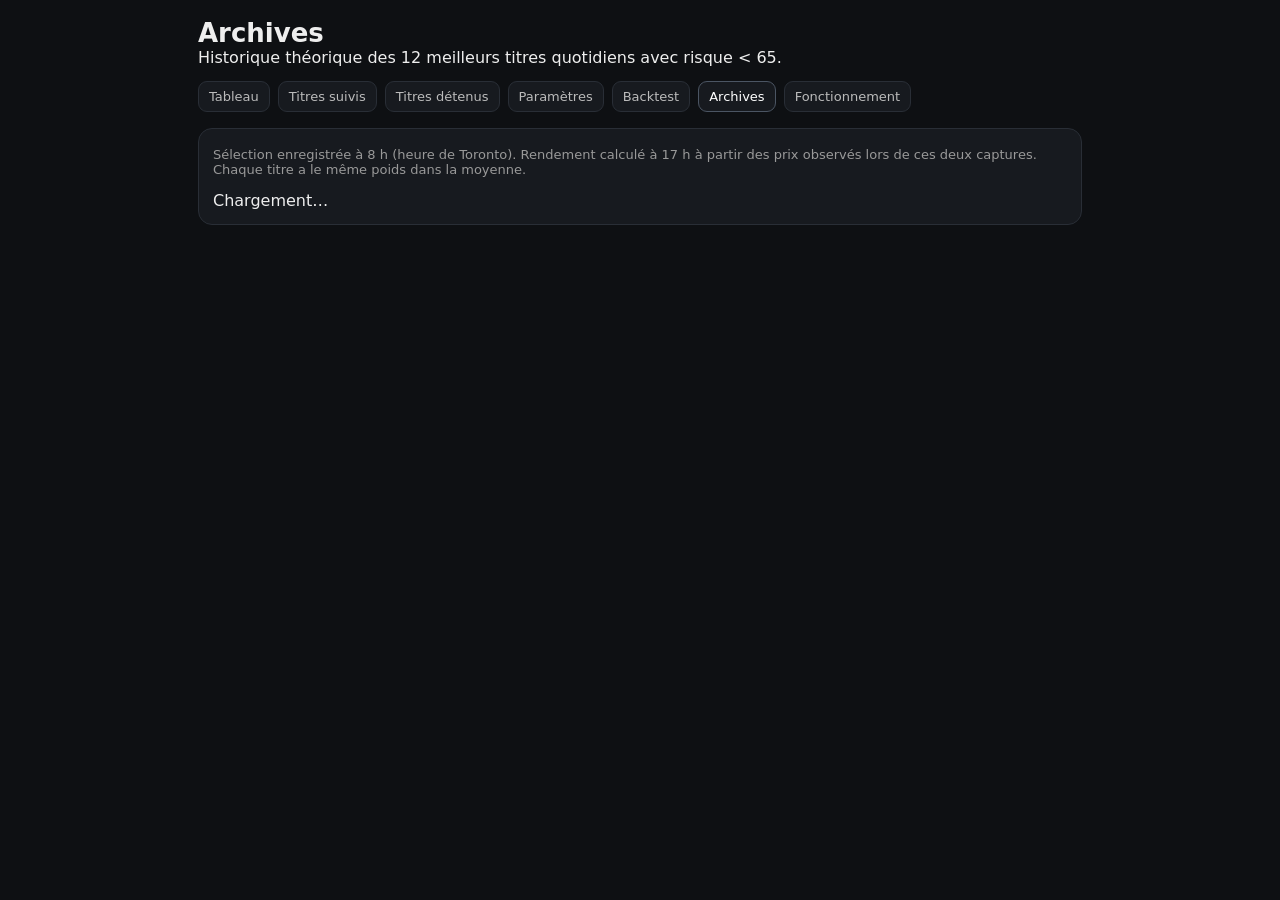
==== archives.html @ 6655f868 "Add daily performance archive page" ====
<!doctype html><html lang="fr"><head><meta charset="utf-8"><meta name="viewport" content="width=device-width,initial-scale=1"><title>Archives — Stock Indicator</title><link rel="stylesheet" href="style.css"></head><body><main class="wrap"><header><div><h1>Archives</h1><div>Historique théorique des 12 meilleurs titres quotidiens avec risque &lt; 65.</div></div></header><nav class="nav"><a href="index.html">Tableau</a><a href="watchlist.html">Titres suivis</a><a href="holdings.html">Titres détenus</a><a href="parameters.html">Paramètres</a><a href="backtest.html">Backtest</a><a class="active" href="archives.html">Archives</a><a href="fonctionnement.html">Fonctionnement</a></nav><section class="card"><div class="subtitle">Sélection enregistrée à 8 h (heure de Toronto). Rendement calculé à 17 h à partir des prix observés lors de ces deux captures. Chaque titre a le même poids dans la moyenne.</div><div id="archiveSummary" style="margin:14px 0"></div><div id="archiveList">Chargement…</div></section></main><script src="direct-github-data.js?v=1"></script><script src="archives.js?v=1"></script></body></html>
---- style.css ----
*{box-sizing:border-box}body{margin:0;font-family:system-ui,Arial,sans-serif;background:#0e1013;color:#eee}.wrap{max-width:920px;margin:auto;padding:18px}header{display:flex;justify-content:space-between;align-items:end;gap:12px;margin-bottom:18px}h1{margin:0;font-size:26px}#updated{font-size:13px;color:#aaa}.grid{display:grid;grid-template-columns:1fr 1fr;gap:16px}.card{background:#171a1f;border:1px solid #292e36;border-radius:14px;padding:14px}h2{margin:0 0 10px}.stock{border-bottom:1px solid #292e36}.stock summary{display:grid;grid-template-columns:1fr auto;gap:12px;padding:11px 4px;cursor:pointer;list-style:none}.stock summary::-webkit-details-marker{display:none}.symbol{font-weight:750}.score{font-variant-numeric:tabular-nums;font-weight:650}.canada{color:#ff6464}.usa{color:#58a6ff}.other{color:#ddd}.detail{display:grid;grid-template-columns:1fr 1fr;gap:7px 14px;padding:4px 4px 14px;color:#c9d1d9;font-size:13px}.checks{grid-column:1/-1;display:flex;gap:6px;flex-wrap:wrap;margin-top:5px}.check{padding:3px 7px;border-radius:20px;background:#242931}.ok{color:#70d38a}.no{color:#ff7373}.neutral{color:#d6a84b}.passed{grid-column:1/-1;color:#70d38a;font-weight:750;margin-top:4px}.empty{color:#888;padding:12px 3px;font-size:14px}footer{margin-top:16px;color:#999;font-size:13px}.top{align-items:center}.subtitle{font-size:13px;color:#999;margin-top:4px}.back{color:#c9d1d9;text-decoration:none;font-size:14px}.nav{display:flex;gap:8px;flex-wrap:wrap;margin:-4px 0 16px}.nav a{color:#bbb;text-decoration:none;background:#171a1f;border:1px solid #292e36;padding:7px 10px;border-radius:9px;font-size:13px}.nav a.active,.nav a:hover{color:#fff;border-color:#4b5563}.manage-card{margin-bottom:16px}.manage-title{display:flex;justify-content:space-between;gap:12px;align-items:center}.manage-title h2{margin:0}.manage-title span,.manage-title small{color:#999;font-size:13px}.form-grid{display:grid;grid-template-columns:1fr 1fr 1fr auto;gap:10px;align-items:end;margin-top:12px}.holdings-form{grid-template-columns:1fr 2fr auto}.backtest-form{grid-template-columns:1fr 1fr auto;margin-bottom:10px}label{font-size:12px;color:#aaa;display:grid;gap:5px}input,select,button{font:inherit}input,select{width:100%;background:#0f1216;color:#eee;border:1px solid #343a43;border-radius:9px;padding:9px 10px}button{border:0;border-radius:9px;padding:9px 12px;background:#2f81f7;color:#fff;cursor:pointer;font-weight:650}button.secondary{background:#2a2f37;color:#ddd}button.danger{background:#3b1f23;color:#ff9a9a;border:1px solid #5c2a31}.hint{color:#9aa4b2;font-size:13px;line-height:1.45}.search{max-width:260px}.manage-list{margin-top:8px}.manage-row{display:flex;justify-content:space-between;align-items:center;gap:12px;padding:10px 0;border-bottom:1px solid #292e36}.manage-row:last-child{border-bottom:0}.manage-row small{display:block;color:#8b949e;margin-top:3px}.portfolio-select{max-width:240px}.notice{margin-top:10px;color:#70d38a;font-size:13px}.notice.bad{color:#ff7373}.parameter-list{display:grid;gap:10px;margin-top:12px}.param{border:1px solid #292e36;border-radius:11px;padding:12px;background:#12151a}.param-head{display:flex;justify-content:space-between;gap:12px;align-items:flex-start}.param-head small{display:block;color:#777;margin-top:3px}.param-head span{color:#9aa4b2;font-size:12px;white-space:nowrap}.param-edit{display:grid;grid-template-columns:140px auto auto;gap:8px;align-items:center;margin-top:10px}.effect{color:#b8c0cc;font-size:13px;line-height:1.4;margin-top:8px}.sell-controls{display:flex;align-items:center;gap:8px;margin-bottom:10px}.sell-controls label{display:flex;align-items:center;gap:7px}.sell-controls select{min-width:150px}.param-help{margin-top:10px;border-top:1px solid #292e36;padding-top:8px}.param-help summary{cursor:pointer;color:#58a6ff;font-size:13px;font-weight:650;list-style:none}.param-help summary::-webkit-details-marker{display:none}.param-help summary:after{content:' +';color:#8b949e}.param-help[open] summary:after{content:' −'}.param-help-body{margin-top:10px;color:#c9d1d9;font-size:13px;line-height:1.5}.param-help-body p{margin:0 0 10px}.param-help-body p:last-child{margin-bottom:0}.refresh-area{display:grid;justify-items:end;gap:5px}.refresh-warning{max-width:280px;text-align:right;color:#d6a84b;font-size:12px;line-height:1.35}.buy-filter-controls{display:grid;grid-template-columns:1fr 1fr;gap:10px 14px;margin:12px 0 8px;padding:10px;border:1px solid #292e36;border-radius:10px;background:#12151a}.buy-filter-controls label{grid-template-columns:1fr auto;align-items:center}.buy-filter-controls label b{color:#eee;font-variant-numeric:tabular-nums}.buy-filter-controls input[type=range]{grid-column:1/-1;padding:0;border:0;background:transparent;accent-color:#2f81f7}.filter-count{grid-column:1/-1;color:#8b949e;font-size:12px}.backtest-summary{display:grid;grid-template-columns:repeat(3,1fr);gap:8px;margin:14px 0}.bt-stat{display:grid;gap:3px;border:1px solid #292e36;background:#12151a;border-radius:10px;padding:10px;font-size:13px}.bt-stat small{color:#8b949e}.path-stat b{font-variant-numeric:tabular-nums}.backtest-actions{display:flex;gap:8px;flex-wrap:wrap;justify-content:flex-end}.model-doc{margin-bottom:16px;line-height:1.58}.model-doc p{color:#c9d1d9;margin:8px 0 12px}.model-doc h3{margin:16px 0 6px;font-size:16px}.formula-box{background:#101318;border:1px solid #343a43;border-radius:10px;padding:11px 12px;margin:12px 0;color:#e6edf3;font-variant-numeric:tabular-nums;line-height:1.5}.model-note{background:#181c22;border-left:3px solid #d6a84b;padding:10px 12px;border-radius:8px;color:#c9d1d9;margin-top:12px}.weight-grid{display:grid;grid-template-columns:repeat(5,1fr);gap:8px;margin-top:14px}.weight-grid div{background:#12151a;border:1px solid #292e36;border-radius:10px;padding:10px;display:grid;gap:3px}.weight-grid b{font-size:18px}.weight-grid span{font-size:12px;color:#9aa4b2}.model-table{display:grid;border:1px solid #292e36;border-radius:10px;overflow:hidden;margin:12px 0}.model-table>div{display:grid;grid-template-columns:90px 90px 1fr}.model-table>div>*{padding:8px 10px;border-bottom:1px solid #292e36}.model-table>div:last-child>*{border-bottom:0}.model-table>div:first-child{background:#12151a}.model-details{margin-top:14px;border-top:1px solid #292e36;padding-top:10px}.model-details summary{cursor:pointer;color:#58a6ff;font-weight:650}.detail-columns{display:grid;grid-template-columns:repeat(3,1fr);gap:12px}.detail-columns p{font-size:13px}.model-doc sub{font-size:.75em}@media(max-width:650px){header{display:block}.grid{grid-template-columns:1fr}#updated{margin-top:6px}.detail{grid-template-columns:1fr 1fr}.form-grid,.holdings-form,.backtest-form{grid-template-columns:1fr}.manage-title{align-items:flex-start}.search{max-width:100%}.param-head{display:block}.param-head span{display:block;margin-top:6px}.param-edit{grid-template-columns:1fr 1fr}.param-edit input{grid-column:1/-1}.nav{gap:6px}.nav a{padding:7px 8px}.sell-controls label{display:grid}.sell-controls select{min-width:120px}.refresh-area{justify-items:start;margin-top:12px}.refresh-warning{text-align:left;max-width:none}.buy-filter-controls{grid-template-columns:1fr}.filter-count{grid-column:1}.backtest-summary{grid-template-columns:1fr 1fr}.stock summary{grid-template-columns:1fr}.score{font-size:12px;color:#aaa}.backtest-actions{justify-content:flex-start}.weight-grid{grid-template-columns:1fr 1fr}.detail-columns{grid-template-columns:1fr}.model-table>div{grid-template-columns:70px 70px 1fr}.model-table>div>*{padding:7px 8px;font-size:12px}}@media print{body{background:#fff;color:#111;font-size:10pt}.wrap{max-width:none;padding:0}.nav,.manage-card,.backtest-actions,#reloadNotice,footer{display:none!important}header{margin-bottom:10px}.card{background:#fff;border:0;padding:0}.manage-title{display:block}.subtitle{color:#444}.backtest-summary{grid-template-columns:repeat(4,1fr);gap:5px;margin:10px 0}.bt-stat{background:#fff;border:1px solid #bbb;color:#111;break-inside:avoid}.bt-stat small{color:#444}.stock{border-bottom:1px solid #bbb;break-inside:avoid}.stock summary{padding:6px 2px}.detail{color:#222;font-size:8.5pt;gap:3px 12px;padding:2px 2px 7px}.check{background:#eee;border:1px solid #ccc;padding:2px 5px}.canada,.usa,.other{color:#111!important}.ok{color:#2e8b57!important}.no{color:#c62828!important}.neutral{color:#8a6d1d!important}.score{color:#111!important}.printing-backtest details.stock>.detail{display:grid!important}@page{size:auto;margin:12mm}}
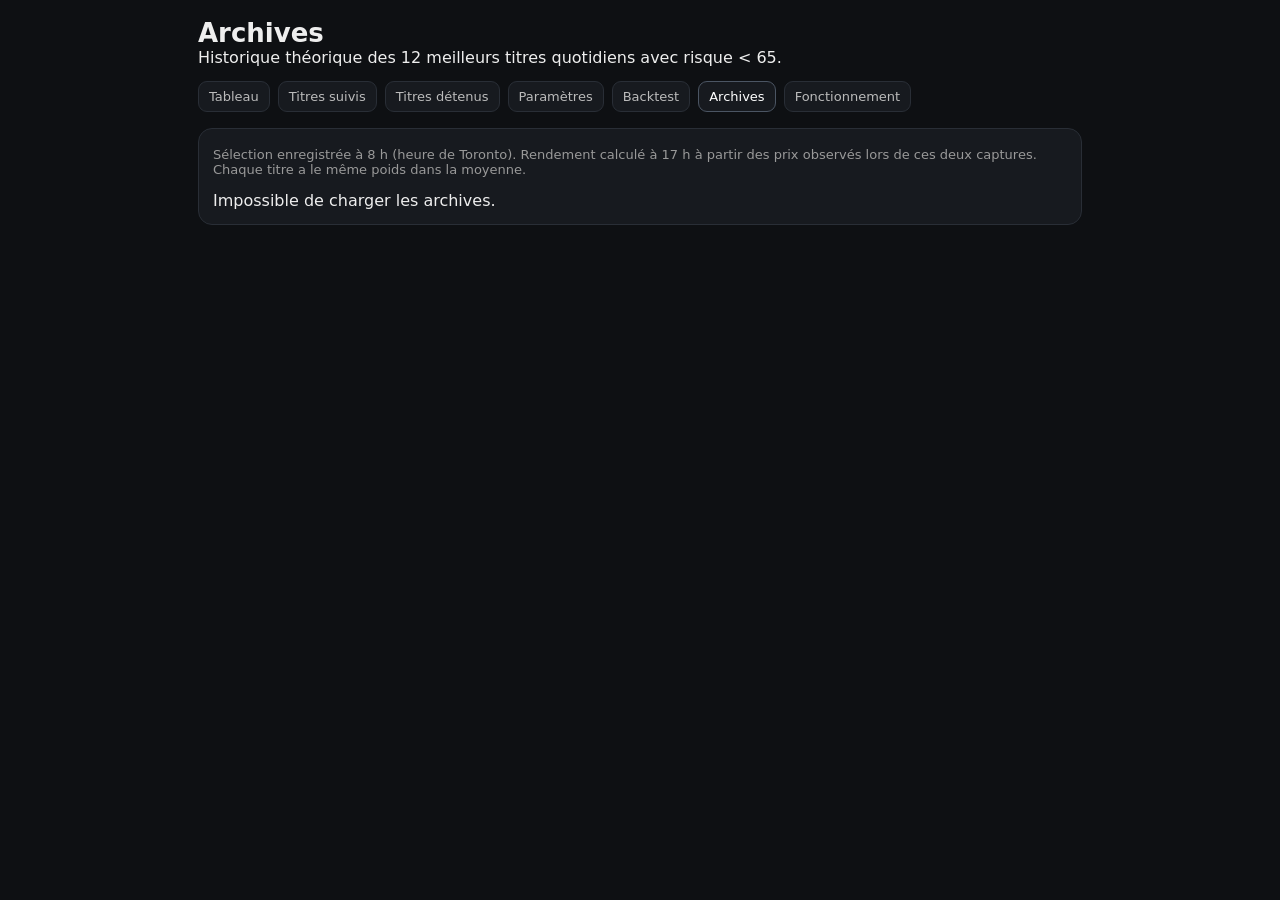
==== commit b8bf04d6: "Load archive analysis update" ====
--- a/archives.html
+++ b/archives.html
@@ -1 +1 @@
-<!doctype html><html lang="fr"><head><meta charset="utf-8"><meta name="viewport" content="width=device-width,initial-scale=1"><title>Archives — Stock Indicator</title><link rel="stylesheet" href="style.css"></head><body><main class="wrap"><header><div><h1>Archives</h1><div>Historique théorique des 12 meilleurs titres quotidiens avec risque &lt; 65.</div></div></header><nav class="nav"><a href="index.html">Tableau</a><a href="watchlist.html">Titres suivis</a><a href="holdings.html">Titres détenus</a><a href="parameters.html">Paramètres</a><a href="backtest.html">Backtest</a><a class="active" href="archives.html">Archives</a><a href="fonctionnement.html">Fonctionnement</a></nav><section class="card"><div class="subtitle">Sélection enregistrée à 8 h (heure de Toronto). Rendement calculé à 17 h à partir des prix observés lors de ces deux captures. Chaque titre a le même poids dans la moyenne.</div><div id="archiveSummary" style="margin:14px 0"></div><div id="archiveList">Chargement…</div></section></main><script src="direct-github-data.js?v=1"></script><script src="archives.js?v=1"></script></body></html>+<!doctype html><html lang="fr"><head><meta charset="utf-8"><meta name="viewport" content="width=device-width,initial-scale=1"><title>Archives — Stock Indicator</title><link rel="stylesheet" href="style.css"></head><body><main class="wrap"><header><div><h1>Archives</h1><div>Historique théorique des 12 meilleurs titres quotidiens avec risque &lt; 65.</div></div></header><nav class="nav"><a href="index.html">Tableau</a><a href="watchlist.html">Titres suivis</a><a href="holdings.html">Titres détenus</a><a href="parameters.html">Paramètres</a><a href="backtest.html">Backtest</a><a class="active" href="archives.html">Archives</a><a href="fonctionnement.html">Fonctionnement</a></nav><section class="card"><div class="subtitle">Sélection enregistrée à 8 h (heure de Toronto). Rendement calculé à 17 h à partir des prix observés lors de ces deux captures. Chaque titre a le même poids dans la moyenne.</div><div id="archiveSummary" style="margin:14px 0"></div><div id="archiveList">Chargement…</div></section></main><script src="direct-github-data.js?v=1"></script><script src="archives.js?v=2"></script></body></html>
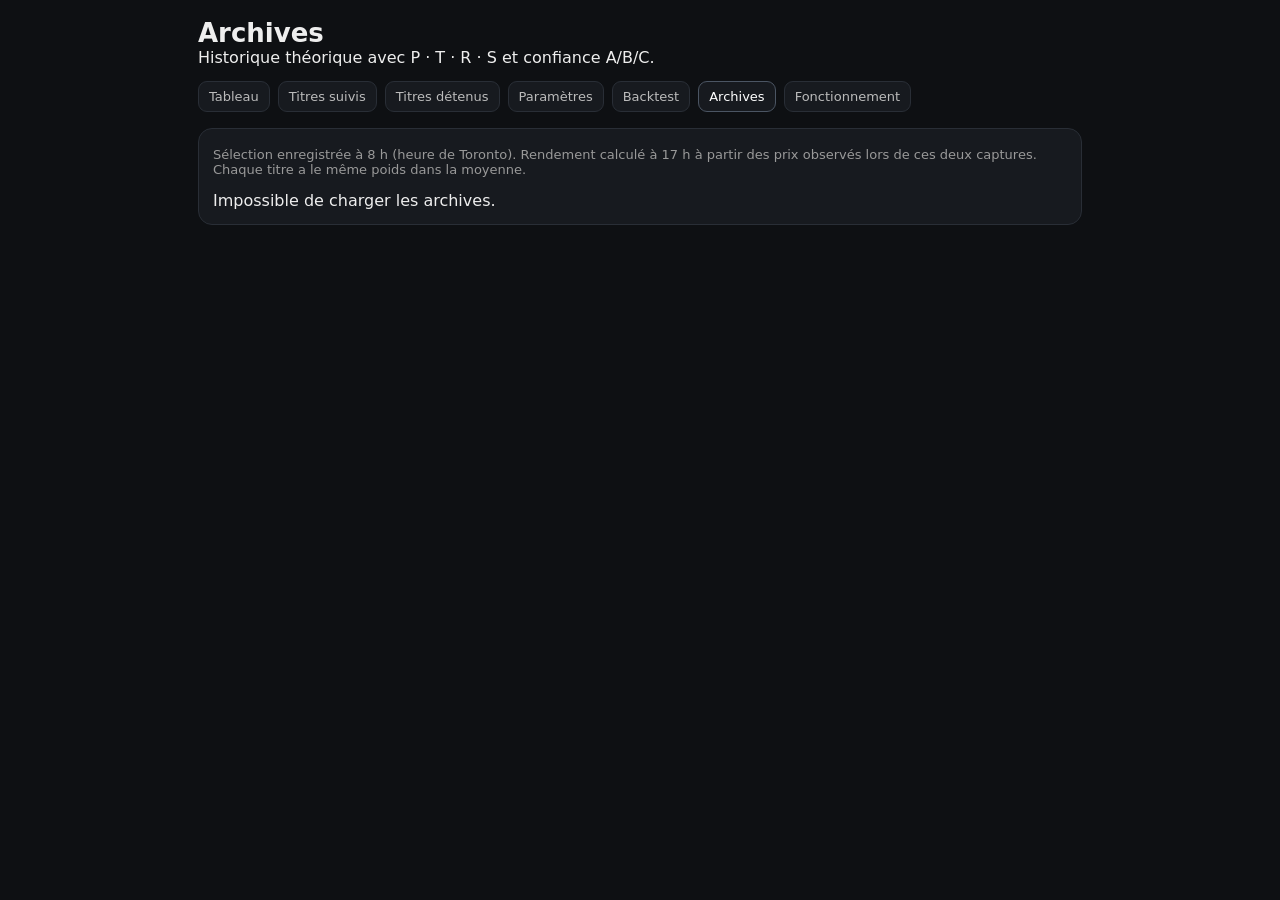
==== commit 0cc17754: "Refresh Archives P T R S labels" ====
--- a/archives.html
+++ b/archives.html
@@ -1 +1 @@
-<!doctype html><html lang="fr"><head><meta charset="utf-8"><meta name="viewport" content="width=device-width,initial-scale=1"><title>Archives — Stock Indicator</title><link rel="stylesheet" href="style.css"></head><body><main class="wrap"><header><div><h1>Archives</h1><div>Historique théorique des 12 meilleurs titres quotidiens avec risque &lt; 65.</div></div></header><nav class="nav"><a href="index.html">Tableau</a><a href="watchlist.html">Titres suivis</a><a href="holdings.html">Titres détenus</a><a href="parameters.html">Paramètres</a><a href="backtest.html">Backtest</a><a class="active" href="archives.html">Archives</a><a href="fonctionnement.html">Fonctionnement</a></nav><section class="card"><div class="subtitle">Sélection enregistrée à 8 h (heure de Toronto). Rendement calculé à 17 h à partir des prix observés lors de ces deux captures. Chaque titre a le même poids dans la moyenne.</div><div id="archiveSummary" style="margin:14px 0"></div><div id="archiveList">Chargement…</div></section></main><script src="direct-github-data.js?v=1"></script><script src="archives.js?v=2"></script></body></html>+<!doctype html><html lang="fr"><head><meta charset="utf-8"><meta name="viewport" content="width=device-width,initial-scale=1"><title>Archives — Stock Indicator</title><link rel="stylesheet" href="style.css"></head><body><main class="wrap"><header><div><h1>Archives</h1><div>Historique théorique avec P · T · R · S et confiance A/B/C.</div></div></header><nav class="nav"><a href="index.html">Tableau</a><a href="watchlist.html">Titres suivis</a><a href="holdings.html">Titres détenus</a><a href="parameters.html">Paramètres</a><a href="backtest.html">Backtest</a><a class="active" href="archives.html">Archives</a><a href="fonctionnement.html">Fonctionnement</a></nav><section class="card"><div class="subtitle">Sélection enregistrée à 8 h (heure de Toronto). Rendement calculé à 17 h à partir des prix observés lors de ces deux captures. Chaque titre a le même poids dans la moyenne.</div><div id="archiveSummary" style="margin:14px 0"></div><div id="archiveList">Chargement…</div></section></main><script src="direct-github-data.js?v=1"></script><script src="archives.js?v=3"></script></body></html>
--- a/style.css
+++ b/style.css
@@ -1 +1,2 @@
-*{box-sizing:border-box}body{margin:0;font-family:system-ui,Arial,sans-serif;background:#0e1013;color:#eee}.wrap{max-width:920px;margin:auto;padding:18px}header{display:flex;justify-content:space-between;align-items:end;gap:12px;margin-bottom:18px}h1{margin:0;font-size:26px}#updated{font-size:13px;color:#aaa}.grid{display:grid;grid-template-columns:1fr 1fr;gap:16px}.card{background:#171a1f;border:1px solid #292e36;border-radius:14px;padding:14px}h2{margin:0 0 10px}.stock{border-bottom:1px solid #292e36}.stock summary{display:grid;grid-template-columns:1fr auto;gap:12px;padding:11px 4px;cursor:pointer;list-style:none}.stock summary::-webkit-details-marker{display:none}.symbol{font-weight:750}.score{font-variant-numeric:tabular-nums;font-weight:650}.canada{color:#ff6464}.usa{color:#58a6ff}.other{color:#ddd}.detail{display:grid;grid-template-columns:1fr 1fr;gap:7px 14px;padding:4px 4px 14px;color:#c9d1d9;font-size:13px}.checks{grid-column:1/-1;display:flex;gap:6px;flex-wrap:wrap;margin-top:5px}.check{padding:3px 7px;border-radius:20px;background:#242931}.ok{color:#70d38a}.no{color:#ff7373}.neutral{color:#d6a84b}.passed{grid-column:1/-1;color:#70d38a;font-weight:750;margin-top:4px}.empty{color:#888;padding:12px 3px;font-size:14px}footer{margin-top:16px;color:#999;font-size:13px}.top{align-items:center}.subtitle{font-size:13px;color:#999;margin-top:4px}.back{color:#c9d1d9;text-decoration:none;font-size:14px}.nav{display:flex;gap:8px;flex-wrap:wrap;margin:-4px 0 16px}.nav a{color:#bbb;text-decoration:none;background:#171a1f;border:1px solid #292e36;padding:7px 10px;border-radius:9px;font-size:13px}.nav a.active,.nav a:hover{color:#fff;border-color:#4b5563}.manage-card{margin-bottom:16px}.manage-title{display:flex;justify-content:space-between;gap:12px;align-items:center}.manage-title h2{margin:0}.manage-title span,.manage-title small{color:#999;font-size:13px}.form-grid{display:grid;grid-template-columns:1fr 1fr 1fr auto;gap:10px;align-items:end;margin-top:12px}.holdings-form{grid-template-columns:1fr 2fr auto}.backtest-form{grid-template-columns:1fr 1fr auto;margin-bottom:10px}label{font-size:12px;color:#aaa;display:grid;gap:5px}input,select,button{font:inherit}input,select{width:100%;background:#0f1216;color:#eee;border:1px solid #343a43;border-radius:9px;padding:9px 10px}button{border:0;border-radius:9px;padding:9px 12px;background:#2f81f7;color:#fff;cursor:pointer;font-weight:650}button.secondary{background:#2a2f37;color:#ddd}button.danger{background:#3b1f23;color:#ff9a9a;border:1px solid #5c2a31}.hint{color:#9aa4b2;font-size:13px;line-height:1.45}.search{max-width:260px}.manage-list{margin-top:8px}.manage-row{display:flex;justify-content:space-between;align-items:center;gap:12px;padding:10px 0;border-bottom:1px solid #292e36}.manage-row:last-child{border-bottom:0}.manage-row small{display:block;color:#8b949e;margin-top:3px}.portfolio-select{max-width:240px}.notice{margin-top:10px;color:#70d38a;font-size:13px}.notice.bad{color:#ff7373}.parameter-list{display:grid;gap:10px;margin-top:12px}.param{border:1px solid #292e36;border-radius:11px;padding:12px;background:#12151a}.param-head{display:flex;justify-content:space-between;gap:12px;align-items:flex-start}.param-head small{display:block;color:#777;margin-top:3px}.param-head span{color:#9aa4b2;font-size:12px;white-space:nowrap}.param-edit{display:grid;grid-template-columns:140px auto auto;gap:8px;align-items:center;margin-top:10px}.effect{color:#b8c0cc;font-size:13px;line-height:1.4;margin-top:8px}.sell-controls{display:flex;align-items:center;gap:8px;margin-bottom:10px}.sell-controls label{display:flex;align-items:center;gap:7px}.sell-controls select{min-width:150px}.param-help{margin-top:10px;border-top:1px solid #292e36;padding-top:8px}.param-help summary{cursor:pointer;color:#58a6ff;font-size:13px;font-weight:650;list-style:none}.param-help summary::-webkit-details-marker{display:none}.param-help summary:after{content:' +';color:#8b949e}.param-help[open] summary:after{content:' −'}.param-help-body{margin-top:10px;color:#c9d1d9;font-size:13px;line-height:1.5}.param-help-body p{margin:0 0 10px}.param-help-body p:last-child{margin-bottom:0}.refresh-area{display:grid;justify-items:end;gap:5px}.refresh-warning{max-width:280px;text-align:right;color:#d6a84b;font-size:12px;line-height:1.35}.buy-filter-controls{display:grid;grid-template-columns:1fr 1fr;gap:10px 14px;margin:12px 0 8px;padding:10px;border:1px solid #292e36;border-radius:10px;background:#12151a}.buy-filter-controls label{grid-template-columns:1fr auto;align-items:center}.buy-filter-controls label b{color:#eee;font-variant-numeric:tabular-nums}.buy-filter-controls input[type=range]{grid-column:1/-1;padding:0;border:0;background:transparent;accent-color:#2f81f7}.filter-count{grid-column:1/-1;color:#8b949e;font-size:12px}.backtest-summary{display:grid;grid-template-columns:repeat(3,1fr);gap:8px;margin:14px 0}.bt-stat{display:grid;gap:3px;border:1px solid #292e36;background:#12151a;border-radius:10px;padding:10px;font-size:13px}.bt-stat small{color:#8b949e}.path-stat b{font-variant-numeric:tabular-nums}.backtest-actions{display:flex;gap:8px;flex-wrap:wrap;justify-content:flex-end}.model-doc{margin-bottom:16px;line-height:1.58}.model-doc p{color:#c9d1d9;margin:8px 0 12px}.model-doc h3{margin:16px 0 6px;font-size:16px}.formula-box{background:#101318;border:1px solid #343a43;border-radius:10px;padding:11px 12px;margin:12px 0;color:#e6edf3;font-variant-numeric:tabular-nums;line-height:1.5}.model-note{background:#181c22;border-left:3px solid #d6a84b;padding:10px 12px;border-radius:8px;color:#c9d1d9;margin-top:12px}.weight-grid{display:grid;grid-template-columns:repeat(5,1fr);gap:8px;margin-top:14px}.weight-grid div{background:#12151a;border:1px solid #292e36;border-radius:10px;padding:10px;display:grid;gap:3px}.weight-grid b{font-size:18px}.weight-grid span{font-size:12px;color:#9aa4b2}.model-table{display:grid;border:1px solid #292e36;border-radius:10px;overflow:hidden;margin:12px 0}.model-table>div{display:grid;grid-template-columns:90px 90px 1fr}.model-table>div>*{padding:8px 10px;border-bottom:1px solid #292e36}.model-table>div:last-child>*{border-bottom:0}.model-table>div:first-child{background:#12151a}.model-details{margin-top:14px;border-top:1px solid #292e36;padding-top:10px}.model-details summary{cursor:pointer;color:#58a6ff;font-weight:650}.detail-columns{display:grid;grid-template-columns:repeat(3,1fr);gap:12px}.detail-columns p{font-size:13px}.model-doc sub{font-size:.75em}@media(max-width:650px){header{display:block}.grid{grid-template-columns:1fr}#updated{margin-top:6px}.detail{grid-template-columns:1fr 1fr}.form-grid,.holdings-form,.backtest-form{grid-template-columns:1fr}.manage-title{align-items:flex-start}.search{max-width:100%}.param-head{display:block}.param-head span{display:block;margin-top:6px}.param-edit{grid-template-columns:1fr 1fr}.param-edit input{grid-column:1/-1}.nav{gap:6px}.nav a{padding:7px 8px}.sell-controls label{display:grid}.sell-controls select{min-width:120px}.refresh-area{justify-items:start;margin-top:12px}.refresh-warning{text-align:left;max-width:none}.buy-filter-controls{grid-template-columns:1fr}.filter-count{grid-column:1}.backtest-summary{grid-template-columns:1fr 1fr}.stock summary{grid-template-columns:1fr}.score{font-size:12px;color:#aaa}.backtest-actions{justify-content:flex-start}.weight-grid{grid-template-columns:1fr 1fr}.detail-columns{grid-template-columns:1fr}.model-table>div{grid-template-columns:70px 70px 1fr}.model-table>div>*{padding:7px 8px;font-size:12px}}@media print{body{background:#fff;color:#111;font-size:10pt}.wrap{max-width:none;padding:0}.nav,.manage-card,.backtest-actions,#reloadNotice,footer{display:none!important}header{margin-bottom:10px}.card{background:#fff;border:0;padding:0}.manage-title{display:block}.subtitle{color:#444}.backtest-summary{grid-template-columns:repeat(4,1fr);gap:5px;margin:10px 0}.bt-stat{background:#fff;border:1px solid #bbb;color:#111;break-inside:avoid}.bt-stat small{color:#444}.stock{border-bottom:1px solid #bbb;break-inside:avoid}.stock summary{padding:6px 2px}.detail{color:#222;font-size:8.5pt;gap:3px 12px;padding:2px 2px 7px}.check{background:#eee;border:1px solid #ccc;padding:2px 5px}.canada,.usa,.other{color:#111!important}.ok{color:#2e8b57!important}.no{color:#c62828!important}.neutral{color:#8a6d1d!important}.score{color:#111!important}.printing-backtest details.stock>.detail{display:grid!important}@page{size:auto;margin:12mm}}+*{box-sizing:border-box}body{margin:0;font-family:system-ui,Arial,sans-serif;background:#0e1013;color:#eee}.wrap{max-width:920px;margin:auto;padding:18px}header{display:flex;justify-content:space-between;align-items:end;gap:12px;margin-bottom:18px}h1{margin:0;font-size:26px}#updated{font-size:13px;color:#aaa}.grid{display:grid;grid-template-columns:1fr 1fr;gap:16px}.card{background:#171a1f;border:1px solid #292e36;border-radius:14px;padding:14px}h2{margin:0 0 10px}.stock{border-bottom:1px solid #292e36}.stock summary{display:grid;grid-template-columns:1fr auto;gap:12px;padding:11px 4px;cursor:pointer;list-style:none}.stock summary::-webkit-details-marker{display:none}.symbol{font-weight:750}.score{font-variant-numeric:tabular-nums;font-weight:650}.canada{color:#ff6464}.usa{color:#58a6ff}.other{color:#ddd}.detail{display:grid;grid-template-columns:1fr 1fr;gap:7px 14px;padding:4px 4px 14px;color:#c9d1d9;font-size:13px}.checks{grid-column:1/-1;display:flex;gap:6px;flex-wrap:wrap;margin-top:5px}.check{padding:3px 7px;border-radius:20px;background:#242931}.ok{color:#70d38a}.no{color:#ff7373}.neutral{color:#d6a84b}.passed{grid-column:1/-1;color:#70d38a;font-weight:750;margin-top:4px}.empty{color:#888;padding:12px 3px;font-size:14px}footer{margin-top:16px;color:#999;font-size:13px}.top{align-items:center}.subtitle{font-size:13px;color:#999;margin-top:4px}.back{color:#c9d1d9;text-decoration:none;font-size:14px}.nav{display:flex;gap:8px;flex-wrap:wrap;margin:-4px 0 16px}.nav a{color:#bbb;text-decoration:none;background:#171a1f;border:1px solid #292e36;padding:7px 10px;border-radius:9px;font-size:13px}.nav a.active,.nav a:hover{color:#fff;border-color:#4b5563}.manage-card{margin-bottom:16px}.manage-title{display:flex;justify-content:space-between;gap:12px;align-items:center}.manage-title h2{margin:0}.manage-title span,.manage-title small{color:#999;font-size:13px}.form-grid{display:grid;grid-template-columns:1fr 1fr 1fr auto;gap:10px;align-items:end;margin-top:12px}.holdings-form{grid-template-columns:1fr 2fr auto}.backtest-form{grid-template-columns:1fr 1fr auto;margin-bottom:10px}label{font-size:12px;color:#aaa;display:grid;gap:5px}input,select,button{font:inherit}input,select{width:100%;background:#0f1216;color:#eee;border:1px solid #343a43;border-radius:9px;padding:9px 10px}button{border:0;border-radius:9px;padding:9px 12px;background:#2f81f7;color:#fff;cursor:pointer;font-weight:650}button.secondary{background:#2a2f37;color:#ddd}button.danger{background:#3b1f23;color:#ff9a9a;border:1px solid #5c2a31}.hint{color:#9aa4b2;font-size:13px;line-height:1.45}.search{max-width:260px}.manage-list{margin-top:8px}.manage-row{display:flex;justify-content:space-between;align-items:center;gap:12px;padding:10px 0;border-bottom:1px solid #292e36}.manage-row:last-child{border-bottom:0}.manage-row small{display:block;color:#8b949e;margin-top:3px}.portfolio-select{max-width:240px}.notice{margin-top:10px;color:#70d38a;font-size:13px}.notice.bad{color:#ff7373}.parameter-list{display:grid;gap:10px;margin-top:12px}.param{border:1px solid #292e36;border-radius:11px;padding:12px;background:#12151a}.param-head{display:flex;justify-content:space-between;gap:12px;align-items:flex-start}.param-head small{display:block;color:#777;margin-top:3px}.param-head span{color:#9aa4b2;font-size:12px;white-space:nowrap}.param-edit{display:grid;grid-template-columns:140px auto auto;gap:8px;align-items:center;margin-top:10px}.effect{color:#b8c0cc;font-size:13px;line-height:1.4;margin-top:8px}.sell-controls{display:flex;align-items:center;gap:8px;margin-bottom:10px}.sell-controls label{display:flex;align-items:center;gap:7px}.sell-controls select{min-width:150px}.param-help{margin-top:10px;border-top:1px solid #292e36;padding-top:8px}.param-help summary{cursor:pointer;color:#58a6ff;font-size:13px;font-weight:650;list-style:none}.param-help summary::-webkit-details-marker{display:none}.param-help summary:after{content:' +';color:#8b949e}.param-help[open] summary:after{content:' −'}.param-help-body{margin-top:10px;color:#c9d1d9;font-size:13px;line-height:1.5}.param-help-body p{margin:0 0 10px}.param-help-body p:last-child{margin-bottom:0}.refresh-area{display:grid;justify-items:end;gap:5px}.refresh-warning{max-width:280px;text-align:right;color:#d6a84b;font-size:12px;line-height:1.35}.buy-filter-controls{display:grid;grid-template-columns:1fr 1fr;gap:10px 14px;margin:12px 0 8px;padding:10px;border:1px solid #292e36;border-radius:10px;background:#12151a}.buy-filter-controls label{grid-template-columns:1fr auto;align-items:center}.buy-filter-controls label b{color:#eee;font-variant-numeric:tabular-nums}.buy-filter-controls input[type=range]{grid-column:1/-1;padding:0;border:0;background:transparent;accent-color:#2f81f7}.filter-count{grid-column:1/-1;color:#8b949e;font-size:12px}.backtest-summary{display:grid;grid-template-columns:repeat(3,1fr);gap:8px;margin:14px 0}.bt-stat{display:grid;gap:3px;border:1px solid #292e36;background:#12151a;border-radius:10px;padding:10px;font-size:13px}.bt-stat small{color:#8b949e}.path-stat b{font-variant-numeric:tabular-nums}.backtest-actions{display:flex;gap:8px;flex-wrap:wrap;justify-content:flex-end}.model-doc{margin-bottom:16px;line-height:1.58}.model-doc p{color:#c9d1d9;margin:8px 0 12px}.model-doc h3{margin:16px 0 6px;font-size:16px}.formula-box{background:#101318;border:1px solid #343a43;border-radius:10px;padding:11px 12px;margin:12px 0;color:#e6edf3;font-variant-numeric:tabular-nums;line-height:1.5}.model-note{background:#181c22;border-left:3px solid #d6a84b;padding:10px 12px;border-radius:8px;color:#c9d1d9;margin-top:12px}.weight-grid{display:grid;grid-template-columns:repeat(5,1fr);gap:8px;margin-top:14px}.weight-grid div{background:#12151a;border:1px solid #292e36;border-radius:10px;padding:10px;display:grid;gap:3px}.weight-grid b{font-size:18px}.weight-grid span{font-size:12px;color:#9aa4b2}.model-table{display:grid;border:1px solid #292e36;border-radius:10px;overflow:hidden;margin:12px 0}.model-table>div{display:grid;grid-template-columns:90px 90px 1fr}.model-table>div>*{padding:8px 10px;border-bottom:1px solid #292e36}.model-table>div:last-child>*{border-bottom:0}.model-table>div:first-child{background:#12151a}.model-details{margin-top:14px;border-top:1px solid #292e36;padding-top:10px}.model-details summary{cursor:pointer;color:#58a6ff;font-weight:650}.detail-columns{display:grid;grid-template-columns:repeat(3,1fr);gap:12px}.detail-columns p{font-size:13px}.model-doc sub{font-size:.75em}@media(max-width:650px){header{display:block}.grid{grid-template-columns:1fr}#updated{margin-top:6px}.detail{grid-template-columns:1fr 1fr}.form-grid,.holdings-form,.backtest-form{grid-template-columns:1fr}.manage-title{align-items:flex-start}.search{max-width:100%}.param-head{display:block}.param-head span{display:block;margin-top:6px}.param-edit{grid-template-columns:1fr 1fr}.param-edit input{grid-column:1/-1}.nav{gap:6px}.nav a{padding:7px 8px}.sell-controls label{display:grid}.sell-controls select{min-width:120px}.refresh-area{justify-items:start;margin-top:12px}.refresh-warning{text-align:left;max-width:none}.buy-filter-controls{grid-template-columns:1fr}.filter-count{grid-column:1}.backtest-summary{grid-template-columns:1fr 1fr}.stock summary{grid-template-columns:1fr}.score{font-size:12px;color:#aaa}.backtest-actions{justify-content:flex-start}.weight-grid{grid-template-columns:1fr 1fr}.detail-columns{grid-template-columns:1fr}.model-table>div{grid-template-columns:70px 70px 1fr}.model-table>div>*{padding:7px 8px;font-size:12px}}@media print{body{background:#fff;color:#111;font-size:10pt}.wrap{max-width:none;padding:0}.nav,.manage-card,.backtest-actions,#reloadNotice,footer{display:none!important}header{margin-bottom:10px}.card{background:#fff;border:0;padding:0}.manage-title{display:block}.subtitle{color:#444}.backtest-summary{grid-template-columns:repeat(4,1fr);gap:5px;margin:10px 0}.bt-stat{background:#fff;border:1px solid #bbb;color:#111;break-inside:avoid}.bt-stat small{color:#444}.stock{border-bottom:1px solid #bbb;break-inside:avoid}.stock summary{padding:6px 2px}.detail{color:#222;font-size:8.5pt;gap:3px 12px;padding:2px 2px 7px}.check{background:#eee;border:1px solid #ccc;padding:2px 5px}.canada,.usa,.other{color:#111!important}.ok{color:#2e8b57!important}.no{color:#c62828!important}.neutral{color:#8a6d1d!important}.score{color:#111!important}.printing-backtest details.stock>.detail{display:grid!important}@page{size:auto;margin:12mm}}
+.confidence{display:inline-flex;align-items:center;justify-content:center;min-width:18px;height:18px;padding:0 4px;border-radius:999px;font-size:10px;font-weight:800;line-height:1;color:#0d1117;vertical-align:1px}.confidence-a{background:#3fb950}.confidence-b{background:#d6a84b}.confidence-c{background:#f85149;color:#fff}.score .confidence{margin-left:1px}.buy-filter-controls label{min-width:0}@media(max-width:650px){.stock summary .score{white-space:normal;line-height:1.55}.confidence{min-width:16px;height:16px;font-size:9px}.buy-filter-controls{gap:8px}}
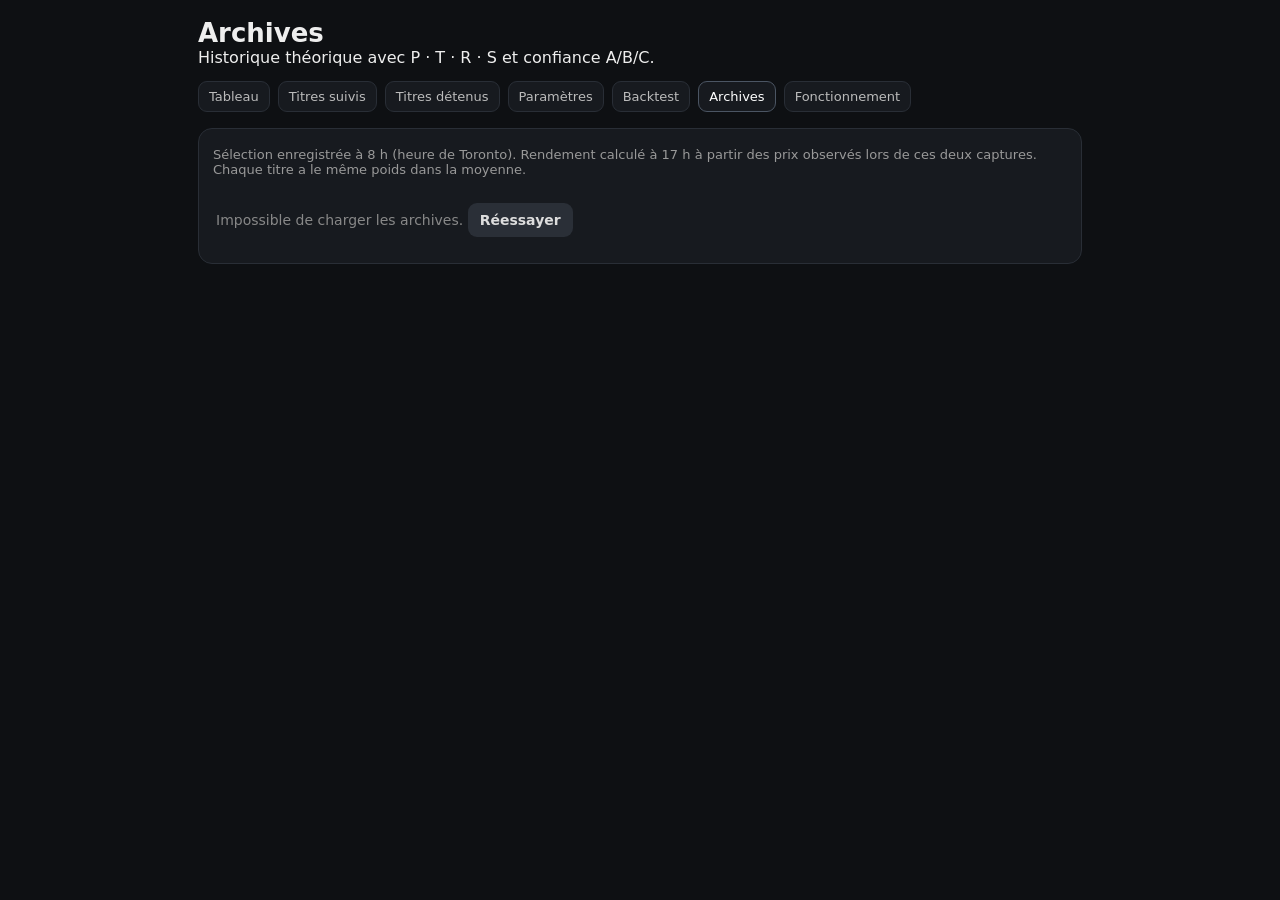
==== commit abdf3047: "Decouple Archives page from shared data loader" ====
--- a/archives.html
+++ b/archives.html
@@ -1 +1 @@
-<!doctype html><html lang="fr"><head><meta charset="utf-8"><meta name="viewport" content="width=device-width,initial-scale=1"><title>Archives — Stock Indicator</title><link rel="stylesheet" href="style.css"></head><body><main class="wrap"><header><div><h1>Archives</h1><div>Historique théorique avec P · T · R · S et confiance A/B/C.</div></div></header><nav class="nav"><a href="index.html">Tableau</a><a href="watchlist.html">Titres suivis</a><a href="holdings.html">Titres détenus</a><a href="parameters.html">Paramètres</a><a href="backtest.html">Backtest</a><a class="active" href="archives.html">Archives</a><a href="fonctionnement.html">Fonctionnement</a></nav><section class="card"><div class="subtitle">Sélection enregistrée à 8 h (heure de Toronto). Rendement calculé à 17 h à partir des prix observés lors de ces deux captures. Chaque titre a le même poids dans la moyenne.</div><div id="archiveSummary" style="margin:14px 0"></div><div id="archiveList">Chargement…</div></section></main><script src="direct-github-data.js?v=1"></script><script src="archives.js?v=3"></script></body></html>+<!doctype html><html lang="fr"><head><meta charset="utf-8"><meta name="viewport" content="width=device-width,initial-scale=1"><title>Archives — Stock Indicator</title><link rel="stylesheet" href="style.css?v=7"></head><body><main class="wrap"><header><div><h1>Archives</h1><div>Historique théorique avec P · T · R · S et confiance A/B/C.</div></div></header><nav class="nav"><a href="index.html">Tableau</a><a href="watchlist.html">Titres suivis</a><a href="holdings.html">Titres détenus</a><a href="parameters.html">Paramètres</a><a href="backtest.html">Backtest</a><a class="active" href="archives.html">Archives</a><a href="fonctionnement.html">Fonctionnement</a></nav><section class="card"><div class="subtitle">Sélection enregistrée à 8 h (heure de Toronto). Rendement calculé à 17 h à partir des prix observés lors de ces deux captures. Chaque titre a le même poids dans la moyenne.</div><div id="archiveSummary" style="margin:14px 0"></div><div id="archiveList">Chargement…</div></section></main><script src="archives.js?v=5"></script></body></html>
--- a/style.css
+++ b/style.css
@@ -1,2 +1,11 @@
 *{box-sizing:border-box}body{margin:0;font-family:system-ui,Arial,sans-serif;background:#0e1013;color:#eee}.wrap{max-width:920px;margin:auto;padding:18px}header{display:flex;justify-content:space-between;align-items:end;gap:12px;margin-bottom:18px}h1{margin:0;font-size:26px}#updated{font-size:13px;color:#aaa}.grid{display:grid;grid-template-columns:1fr 1fr;gap:16px}.card{background:#171a1f;border:1px solid #292e36;border-radius:14px;padding:14px}h2{margin:0 0 10px}.stock{border-bottom:1px solid #292e36}.stock summary{display:grid;grid-template-columns:1fr auto;gap:12px;padding:11px 4px;cursor:pointer;list-style:none}.stock summary::-webkit-details-marker{display:none}.symbol{font-weight:750}.score{font-variant-numeric:tabular-nums;font-weight:650}.canada{color:#ff6464}.usa{color:#58a6ff}.other{color:#ddd}.detail{display:grid;grid-template-columns:1fr 1fr;gap:7px 14px;padding:4px 4px 14px;color:#c9d1d9;font-size:13px}.checks{grid-column:1/-1;display:flex;gap:6px;flex-wrap:wrap;margin-top:5px}.check{padding:3px 7px;border-radius:20px;background:#242931}.ok{color:#70d38a}.no{color:#ff7373}.neutral{color:#d6a84b}.passed{grid-column:1/-1;color:#70d38a;font-weight:750;margin-top:4px}.empty{color:#888;padding:12px 3px;font-size:14px}footer{margin-top:16px;color:#999;font-size:13px}.top{align-items:center}.subtitle{font-size:13px;color:#999;margin-top:4px}.back{color:#c9d1d9;text-decoration:none;font-size:14px}.nav{display:flex;gap:8px;flex-wrap:wrap;margin:-4px 0 16px}.nav a{color:#bbb;text-decoration:none;background:#171a1f;border:1px solid #292e36;padding:7px 10px;border-radius:9px;font-size:13px}.nav a.active,.nav a:hover{color:#fff;border-color:#4b5563}.manage-card{margin-bottom:16px}.manage-title{display:flex;justify-content:space-between;gap:12px;align-items:center}.manage-title h2{margin:0}.manage-title span,.manage-title small{color:#999;font-size:13px}.form-grid{display:grid;grid-template-columns:1fr 1fr 1fr auto;gap:10px;align-items:end;margin-top:12px}.holdings-form{grid-template-columns:1fr 2fr auto}.backtest-form{grid-template-columns:1fr 1fr auto;margin-bottom:10px}label{font-size:12px;color:#aaa;display:grid;gap:5px}input,select,button{font:inherit}input,select{width:100%;background:#0f1216;color:#eee;border:1px solid #343a43;border-radius:9px;padding:9px 10px}button{border:0;border-radius:9px;padding:9px 12px;background:#2f81f7;color:#fff;cursor:pointer;font-weight:650}button.secondary{background:#2a2f37;color:#ddd}button.danger{background:#3b1f23;color:#ff9a9a;border:1px solid #5c2a31}.hint{color:#9aa4b2;font-size:13px;line-height:1.45}.search{max-width:260px}.manage-list{margin-top:8px}.manage-row{display:flex;justify-content:space-between;align-items:center;gap:12px;padding:10px 0;border-bottom:1px solid #292e36}.manage-row:last-child{border-bottom:0}.manage-row small{display:block;color:#8b949e;margin-top:3px}.portfolio-select{max-width:240px}.notice{margin-top:10px;color:#70d38a;font-size:13px}.notice.bad{color:#ff7373}.parameter-list{display:grid;gap:10px;margin-top:12px}.param{border:1px solid #292e36;border-radius:11px;padding:12px;background:#12151a}.param-head{display:flex;justify-content:space-between;gap:12px;align-items:flex-start}.param-head small{display:block;color:#777;margin-top:3px}.param-head span{color:#9aa4b2;font-size:12px;white-space:nowrap}.param-edit{display:grid;grid-template-columns:140px auto auto;gap:8px;align-items:center;margin-top:10px}.effect{color:#b8c0cc;font-size:13px;line-height:1.4;margin-top:8px}.sell-controls{display:flex;align-items:center;gap:8px;margin-bottom:10px}.sell-controls label{display:flex;align-items:center;gap:7px}.sell-controls select{min-width:150px}.param-help{margin-top:10px;border-top:1px solid #292e36;padding-top:8px}.param-help summary{cursor:pointer;color:#58a6ff;font-size:13px;font-weight:650;list-style:none}.param-help summary::-webkit-details-marker{display:none}.param-help summary:after{content:' +';color:#8b949e}.param-help[open] summary:after{content:' −'}.param-help-body{margin-top:10px;color:#c9d1d9;font-size:13px;line-height:1.5}.param-help-body p{margin:0 0 10px}.param-help-body p:last-child{margin-bottom:0}.refresh-area{display:grid;justify-items:end;gap:5px}.refresh-warning{max-width:280px;text-align:right;color:#d6a84b;font-size:12px;line-height:1.35}.buy-filter-controls{display:grid;grid-template-columns:1fr 1fr;gap:10px 14px;margin:12px 0 8px;padding:10px;border:1px solid #292e36;border-radius:10px;background:#12151a}.buy-filter-controls label{grid-template-columns:1fr auto;align-items:center}.buy-filter-controls label b{color:#eee;font-variant-numeric:tabular-nums}.buy-filter-controls input[type=range]{grid-column:1/-1;padding:0;border:0;background:transparent;accent-color:#2f81f7}.filter-count{grid-column:1/-1;color:#8b949e;font-size:12px}.backtest-summary{display:grid;grid-template-columns:repeat(3,1fr);gap:8px;margin:14px 0}.bt-stat{display:grid;gap:3px;border:1px solid #292e36;background:#12151a;border-radius:10px;padding:10px;font-size:13px}.bt-stat small{color:#8b949e}.path-stat b{font-variant-numeric:tabular-nums}.backtest-actions{display:flex;gap:8px;flex-wrap:wrap;justify-content:flex-end}.model-doc{margin-bottom:16px;line-height:1.58}.model-doc p{color:#c9d1d9;margin:8px 0 12px}.model-doc h3{margin:16px 0 6px;font-size:16px}.formula-box{background:#101318;border:1px solid #343a43;border-radius:10px;padding:11px 12px;margin:12px 0;color:#e6edf3;font-variant-numeric:tabular-nums;line-height:1.5}.model-note{background:#181c22;border-left:3px solid #d6a84b;padding:10px 12px;border-radius:8px;color:#c9d1d9;margin-top:12px}.weight-grid{display:grid;grid-template-columns:repeat(5,1fr);gap:8px;margin-top:14px}.weight-grid div{background:#12151a;border:1px solid #292e36;border-radius:10px;padding:10px;display:grid;gap:3px}.weight-grid b{font-size:18px}.weight-grid span{font-size:12px;color:#9aa4b2}.model-table{display:grid;border:1px solid #292e36;border-radius:10px;overflow:hidden;margin:12px 0}.model-table>div{display:grid;grid-template-columns:90px 90px 1fr}.model-table>div>*{padding:8px 10px;border-bottom:1px solid #292e36}.model-table>div:last-child>*{border-bottom:0}.model-table>div:first-child{background:#12151a}.model-details{margin-top:14px;border-top:1px solid #292e36;padding-top:10px}.model-details summary{cursor:pointer;color:#58a6ff;font-weight:650}.detail-columns{display:grid;grid-template-columns:repeat(3,1fr);gap:12px}.detail-columns p{font-size:13px}.model-doc sub{font-size:.75em}@media(max-width:650px){header{display:block}.grid{grid-template-columns:1fr}#updated{margin-top:6px}.detail{grid-template-columns:1fr 1fr}.form-grid,.holdings-form,.backtest-form{grid-template-columns:1fr}.manage-title{align-items:flex-start}.search{max-width:100%}.param-head{display:block}.param-head span{display:block;margin-top:6px}.param-edit{grid-template-columns:1fr 1fr}.param-edit input{grid-column:1/-1}.nav{gap:6px}.nav a{padding:7px 8px}.sell-controls label{display:grid}.sell-controls select{min-width:120px}.refresh-area{justify-items:start;margin-top:12px}.refresh-warning{text-align:left;max-width:none}.buy-filter-controls{grid-template-columns:1fr}.filter-count{grid-column:1}.backtest-summary{grid-template-columns:1fr 1fr}.stock summary{grid-template-columns:1fr}.score{font-size:12px;color:#aaa}.backtest-actions{justify-content:flex-start}.weight-grid{grid-template-columns:1fr 1fr}.detail-columns{grid-template-columns:1fr}.model-table>div{grid-template-columns:70px 70px 1fr}.model-table>div>*{padding:7px 8px;font-size:12px}}@media print{body{background:#fff;color:#111;font-size:10pt}.wrap{max-width:none;padding:0}.nav,.manage-card,.backtest-actions,#reloadNotice,footer{display:none!important}header{margin-bottom:10px}.card{background:#fff;border:0;padding:0}.manage-title{display:block}.subtitle{color:#444}.backtest-summary{grid-template-columns:repeat(4,1fr);gap:5px;margin:10px 0}.bt-stat{background:#fff;border:1px solid #bbb;color:#111;break-inside:avoid}.bt-stat small{color:#444}.stock{border-bottom:1px solid #bbb;break-inside:avoid}.stock summary{padding:6px 2px}.detail{color:#222;font-size:8.5pt;gap:3px 12px;padding:2px 2px 7px}.check{background:#eee;border:1px solid #ccc;padding:2px 5px}.canada,.usa,.other{color:#111!important}.ok{color:#2e8b57!important}.no{color:#c62828!important}.neutral{color:#8a6d1d!important}.score{color:#111!important}.printing-backtest details.stock>.detail{display:grid!important}@page{size:auto;margin:12mm}}
 .confidence{display:inline-flex;align-items:center;justify-content:center;min-width:18px;height:18px;padding:0 4px;border-radius:999px;font-size:10px;font-weight:800;line-height:1;color:#0d1117;vertical-align:1px}.confidence-a{background:#3fb950}.confidence-b{background:#d6a84b}.confidence-c{background:#f85149;color:#fff}.score .confidence{margin-left:1px}.buy-filter-controls label{min-width:0}@media(max-width:650px){.stock summary .score{white-space:normal;line-height:1.55}.confidence{min-width:16px;height:16px;font-size:9px}.buy-filter-controls{gap:8px}}
+
+/* Dashboard sliders: green = titles kept, red = titles eliminated. */
+.buy-filter-controls .timing-filter{grid-column:1/-1}
+.buy-filter-controls input[type=range]{-webkit-appearance:none;appearance:none;height:6px;border-radius:999px;background:linear-gradient(to right,#f85149 0%,#f85149 var(--range-fill,0%),#3fb950 var(--range-fill,0%),#3fb950 100%)}
+.buy-filter-controls #riskSelectivity{background:linear-gradient(to right,#3fb950 0%,#3fb950 var(--range-fill,0%),#f85149 var(--range-fill,0%),#f85149 100%)}
+.buy-filter-controls input[type=range]::-webkit-slider-thumb{-webkit-appearance:none;appearance:none;width:18px;height:18px;border-radius:50%;background:#d0d7de;border:2px solid #fff;cursor:pointer}
+.buy-filter-controls input[type=range]::-moz-range-track{height:6px;border:0;border-radius:999px;background:#3fb950}.buy-filter-controls input[type=range]::-moz-range-progress{height:6px;border-radius:999px;background:#f85149}.buy-filter-controls #riskSelectivity::-moz-range-track{background:#f85149}.buy-filter-controls #riskSelectivity::-moz-range-progress{background:#3fb950}
+.buy-filter-controls input[type=range]::-moz-range-thumb{width:16px;height:16px;border-radius:50%;background:#d0d7de;border:2px solid #fff;cursor:pointer}
+@media(max-width:650px){.buy-filter-controls .timing-filter{grid-column:1}}
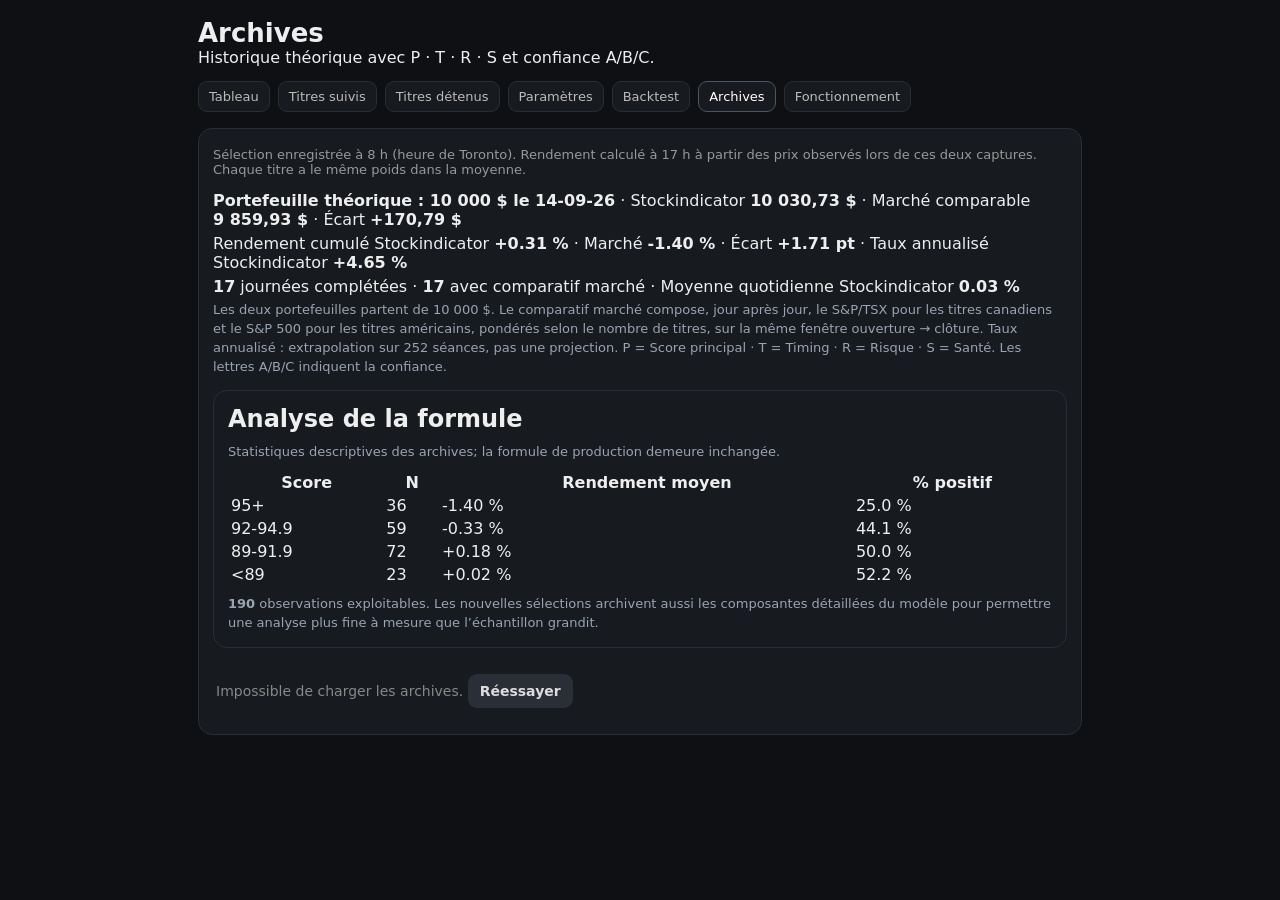
==== commit 45a075bb: "Refresh archive script after same-origin fix" ====
--- a/archives.html
+++ b/archives.html
@@ -1 +1 @@
-<!doctype html><html lang="fr"><head><meta charset="utf-8"><meta name="viewport" content="width=device-width,initial-scale=1"><title>Archives — Stock Indicator</title><link rel="stylesheet" href="style.css?v=7"></head><body><main class="wrap"><header><div><h1>Archives</h1><div>Historique théorique avec P · T · R · S et confiance A/B/C.</div></div></header><nav class="nav"><a href="index.html">Tableau</a><a href="watchlist.html">Titres suivis</a><a href="holdings.html">Titres détenus</a><a href="parameters.html">Paramètres</a><a href="backtest.html">Backtest</a><a class="active" href="archives.html">Archives</a><a href="fonctionnement.html">Fonctionnement</a></nav><section class="card"><div class="subtitle">Sélection enregistrée à 8 h (heure de Toronto). Rendement calculé à 17 h à partir des prix observés lors de ces deux captures. Chaque titre a le même poids dans la moyenne.</div><div id="archiveSummary" style="margin:14px 0"></div><div id="archiveList">Chargement…</div></section></main><script src="archives.js?v=5"></script></body></html>+<!doctype html><html lang="fr"><head><meta charset="utf-8"><meta name="viewport" content="width=device-width,initial-scale=1"><title>Archives — Stock Indicator</title><link rel="stylesheet" href="style.css?v=7"></head><body><main class="wrap"><header><div><h1>Archives</h1><div>Historique théorique avec P · T · R · S et confiance A/B/C.</div></div></header><nav class="nav"><a href="index.html">Tableau</a><a href="watchlist.html">Titres suivis</a><a href="holdings.html">Titres détenus</a><a href="parameters.html">Paramètres</a><a href="backtest.html">Backtest</a><a class="active" href="archives.html">Archives</a><a href="fonctionnement.html">Fonctionnement</a></nav><section class="card"><div class="subtitle">Sélection enregistrée à 8 h (heure de Toronto). Rendement calculé à 17 h à partir des prix observés lors de ces deux captures. Chaque titre a le même poids dans la moyenne.</div><div id="archiveSummary" style="margin:14px 0"></div><div id="archiveList">Chargement…</div></section></main><script src="archives.js?v=6"></script></body></html>
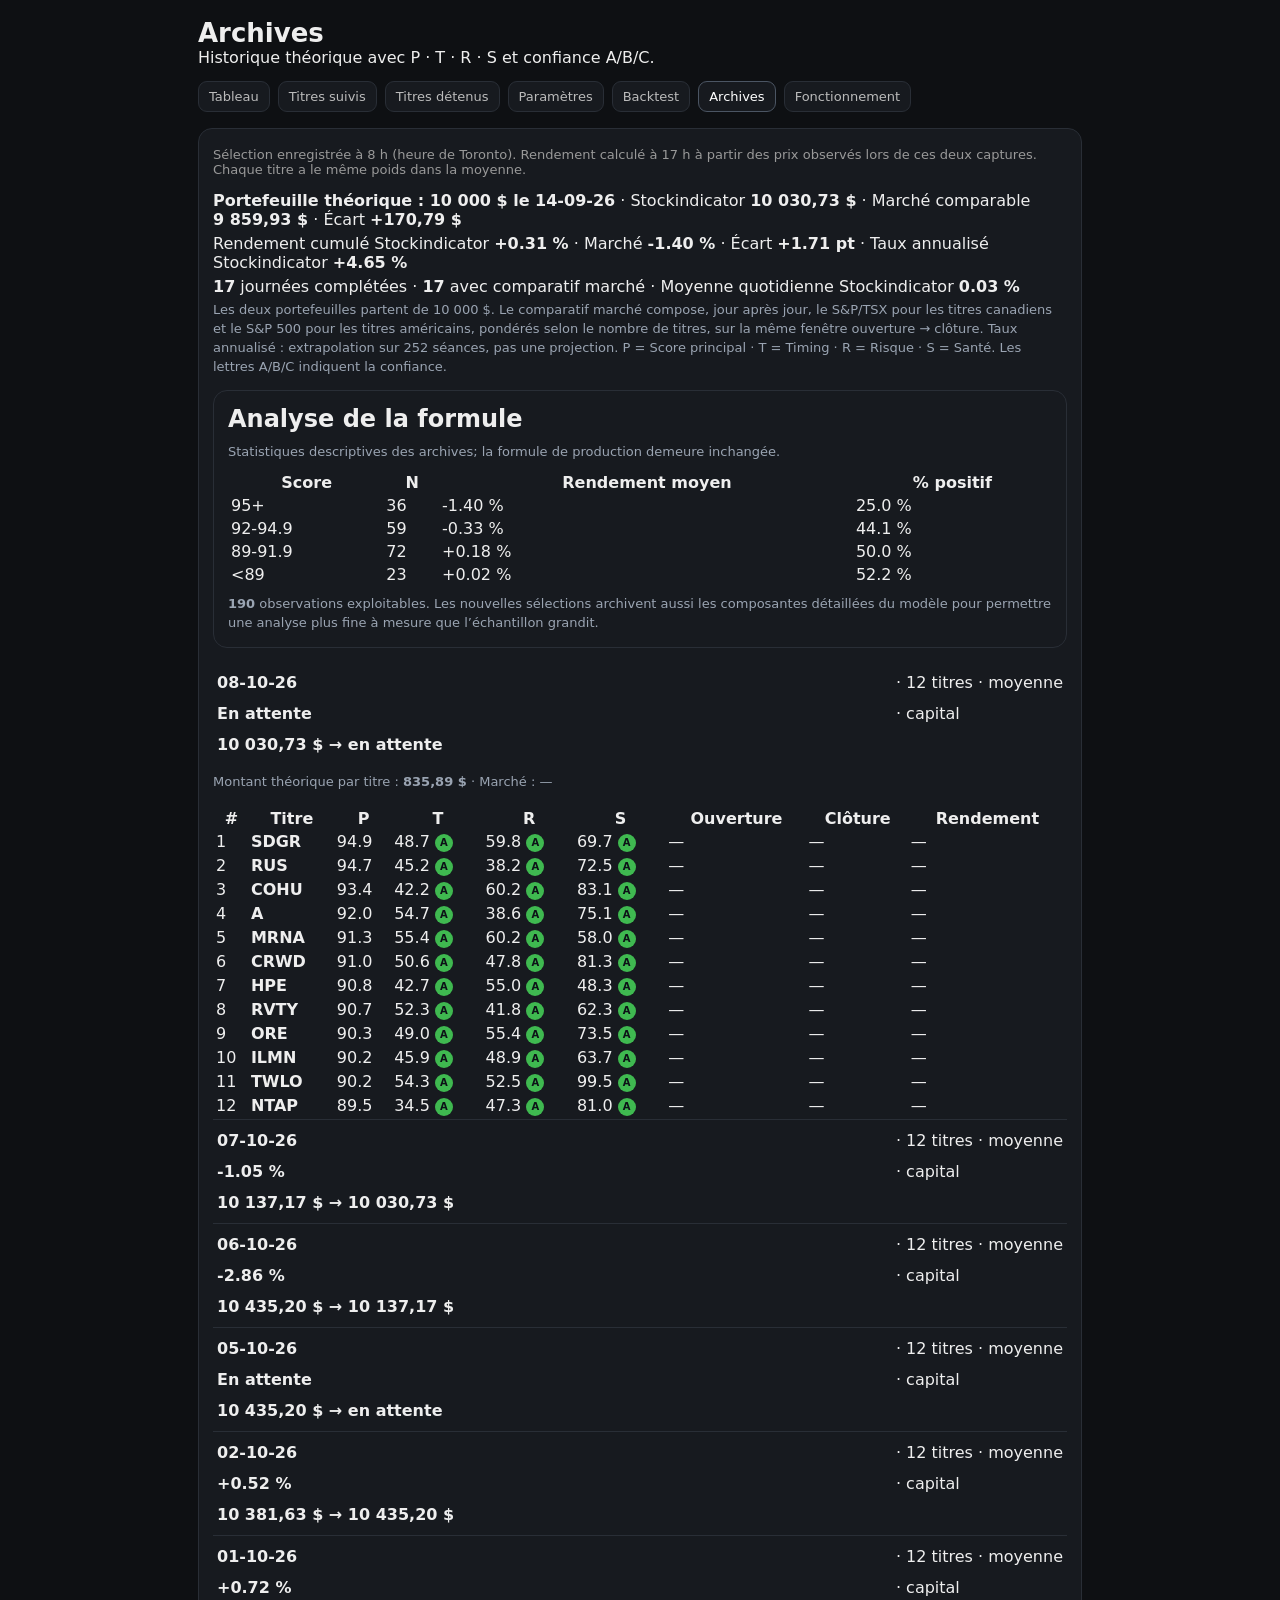
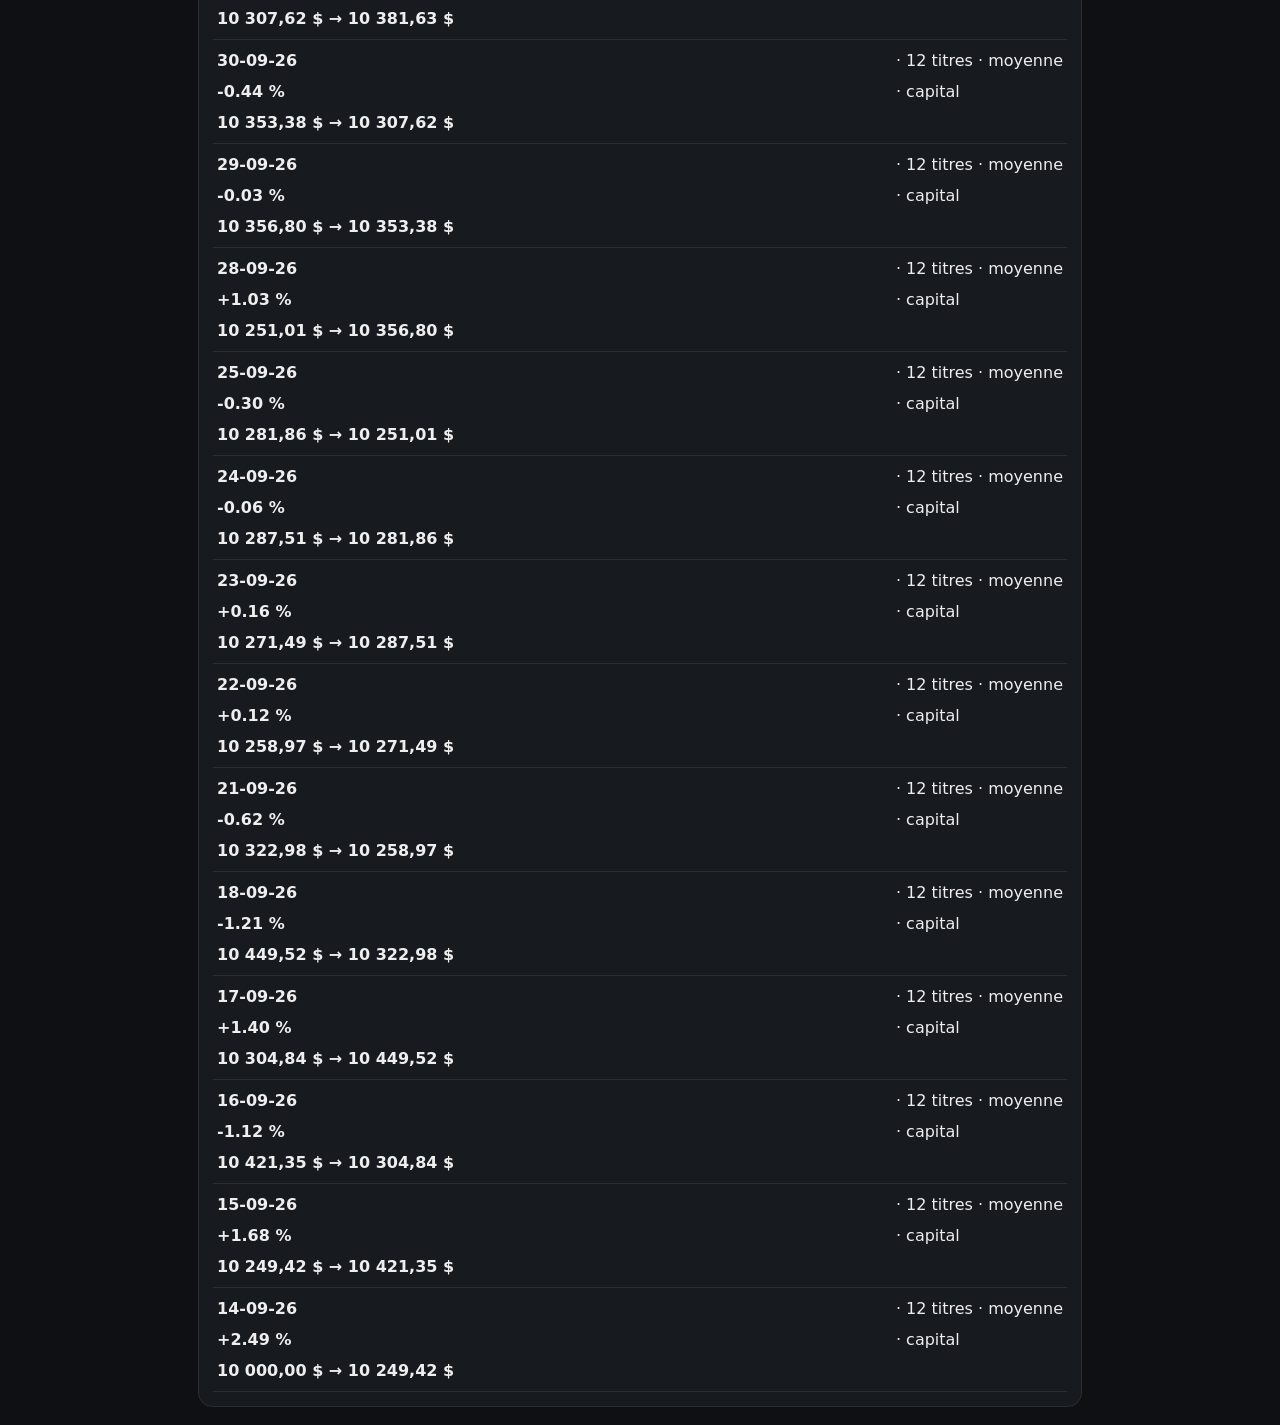
==== commit dfa75078: "Load archive rendering safeguard v7" ====
--- a/archives.html
+++ b/archives.html
@@ -1 +1 @@
-<!doctype html><html lang="fr"><head><meta charset="utf-8"><meta name="viewport" content="width=device-width,initial-scale=1"><title>Archives — Stock Indicator</title><link rel="stylesheet" href="style.css?v=7"></head><body><main class="wrap"><header><div><h1>Archives</h1><div>Historique théorique avec P · T · R · S et confiance A/B/C.</div></div></header><nav class="nav"><a href="index.html">Tableau</a><a href="watchlist.html">Titres suivis</a><a href="holdings.html">Titres détenus</a><a href="parameters.html">Paramètres</a><a href="backtest.html">Backtest</a><a class="active" href="archives.html">Archives</a><a href="fonctionnement.html">Fonctionnement</a></nav><section class="card"><div class="subtitle">Sélection enregistrée à 8 h (heure de Toronto). Rendement calculé à 17 h à partir des prix observés lors de ces deux captures. Chaque titre a le même poids dans la moyenne.</div><div id="archiveSummary" style="margin:14px 0"></div><div id="archiveList">Chargement…</div></section></main><script src="archives.js?v=6"></script></body></html>+<!doctype html><html lang="fr"><head><meta charset="utf-8"><meta name="viewport" content="width=device-width,initial-scale=1"><title>Archives — Stock Indicator</title><link rel="stylesheet" href="style.css?v=7"></head><body><main class="wrap"><header><div><h1>Archives</h1><div>Historique théorique avec P · T · R · S et confiance A/B/C.</div></div></header><nav class="nav"><a href="index.html">Tableau</a><a href="watchlist.html">Titres suivis</a><a href="holdings.html">Titres détenus</a><a href="parameters.html">Paramètres</a><a href="backtest.html">Backtest</a><a class="active" href="archives.html">Archives</a><a href="fonctionnement.html">Fonctionnement</a></nav><section class="card"><div class="subtitle">Sélection enregistrée à 8 h (heure de Toronto). Rendement calculé à 17 h à partir des prix observés lors de ces deux captures. Chaque titre a le même poids dans la moyenne.</div><div id="archiveSummary" style="margin:14px 0"></div><div id="archiveList">Chargement…</div></section></main><script src="archives.js?v=7"></script></body></html>
